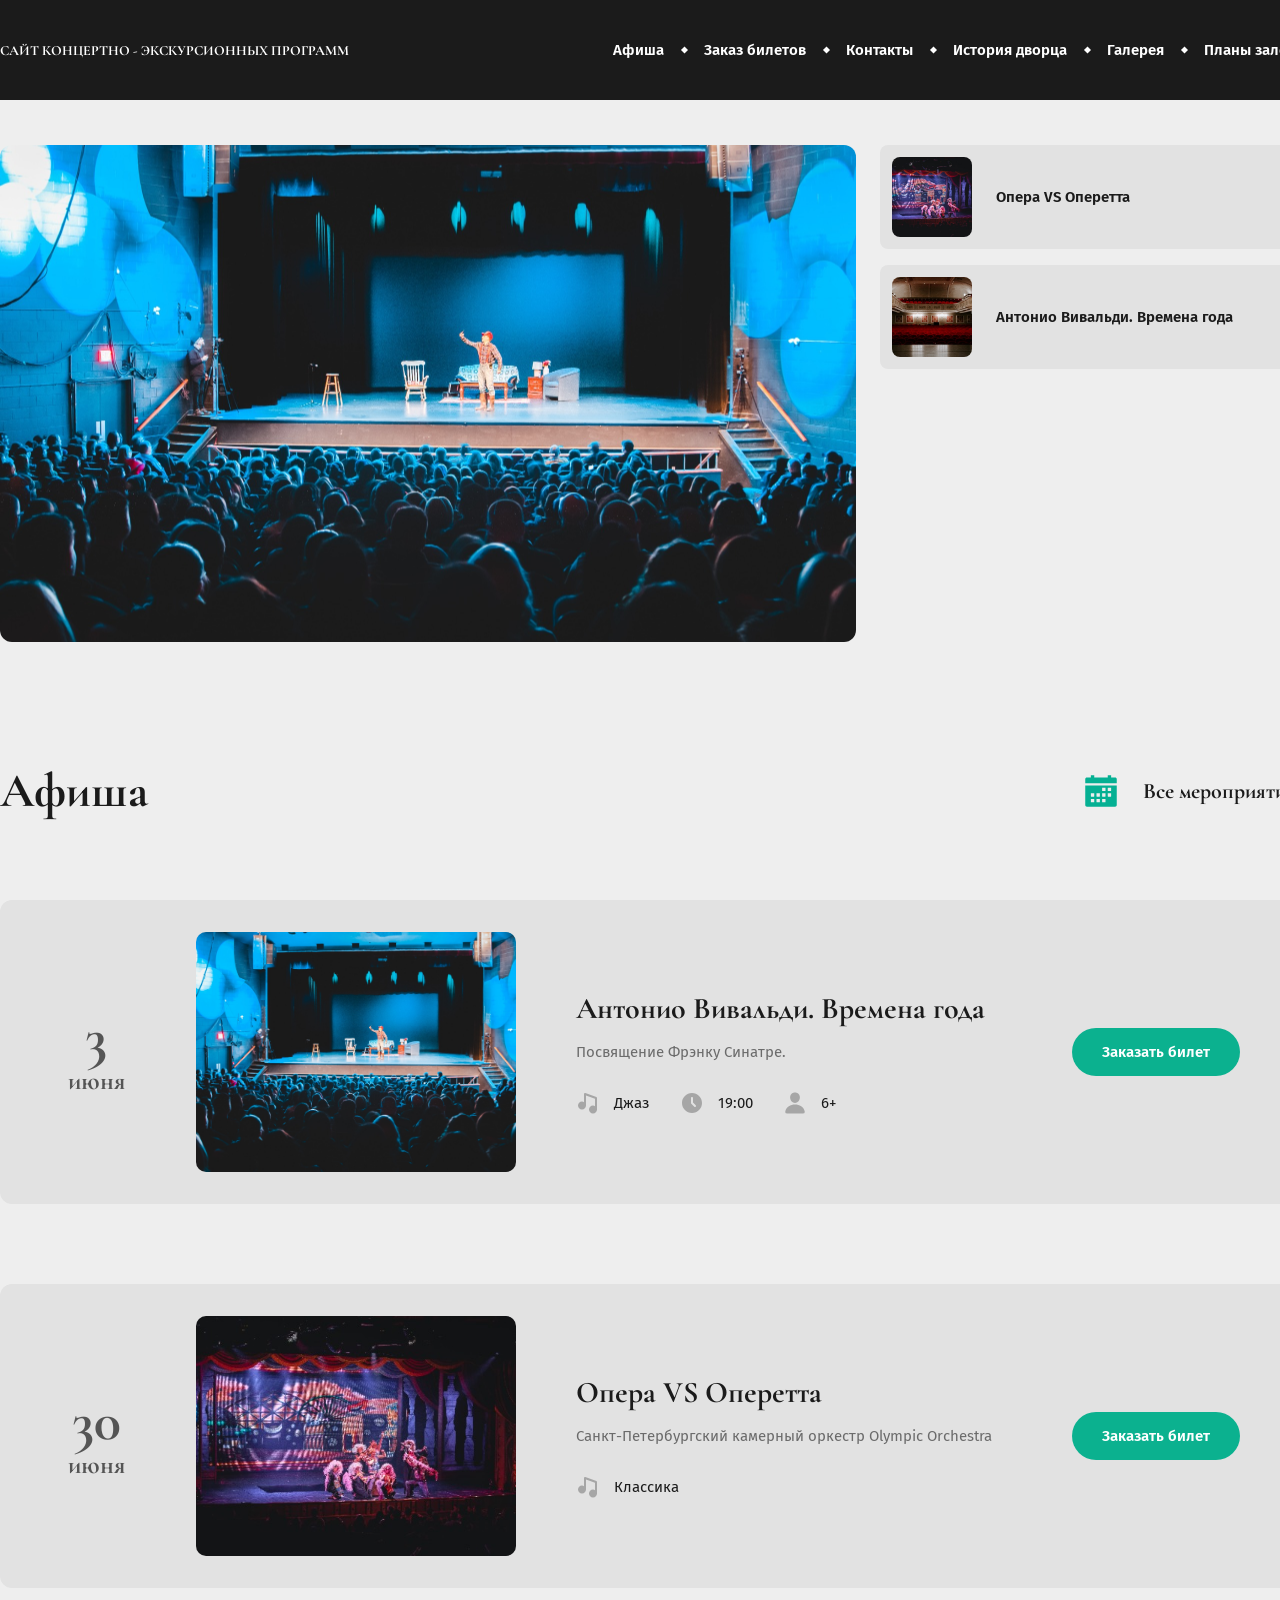
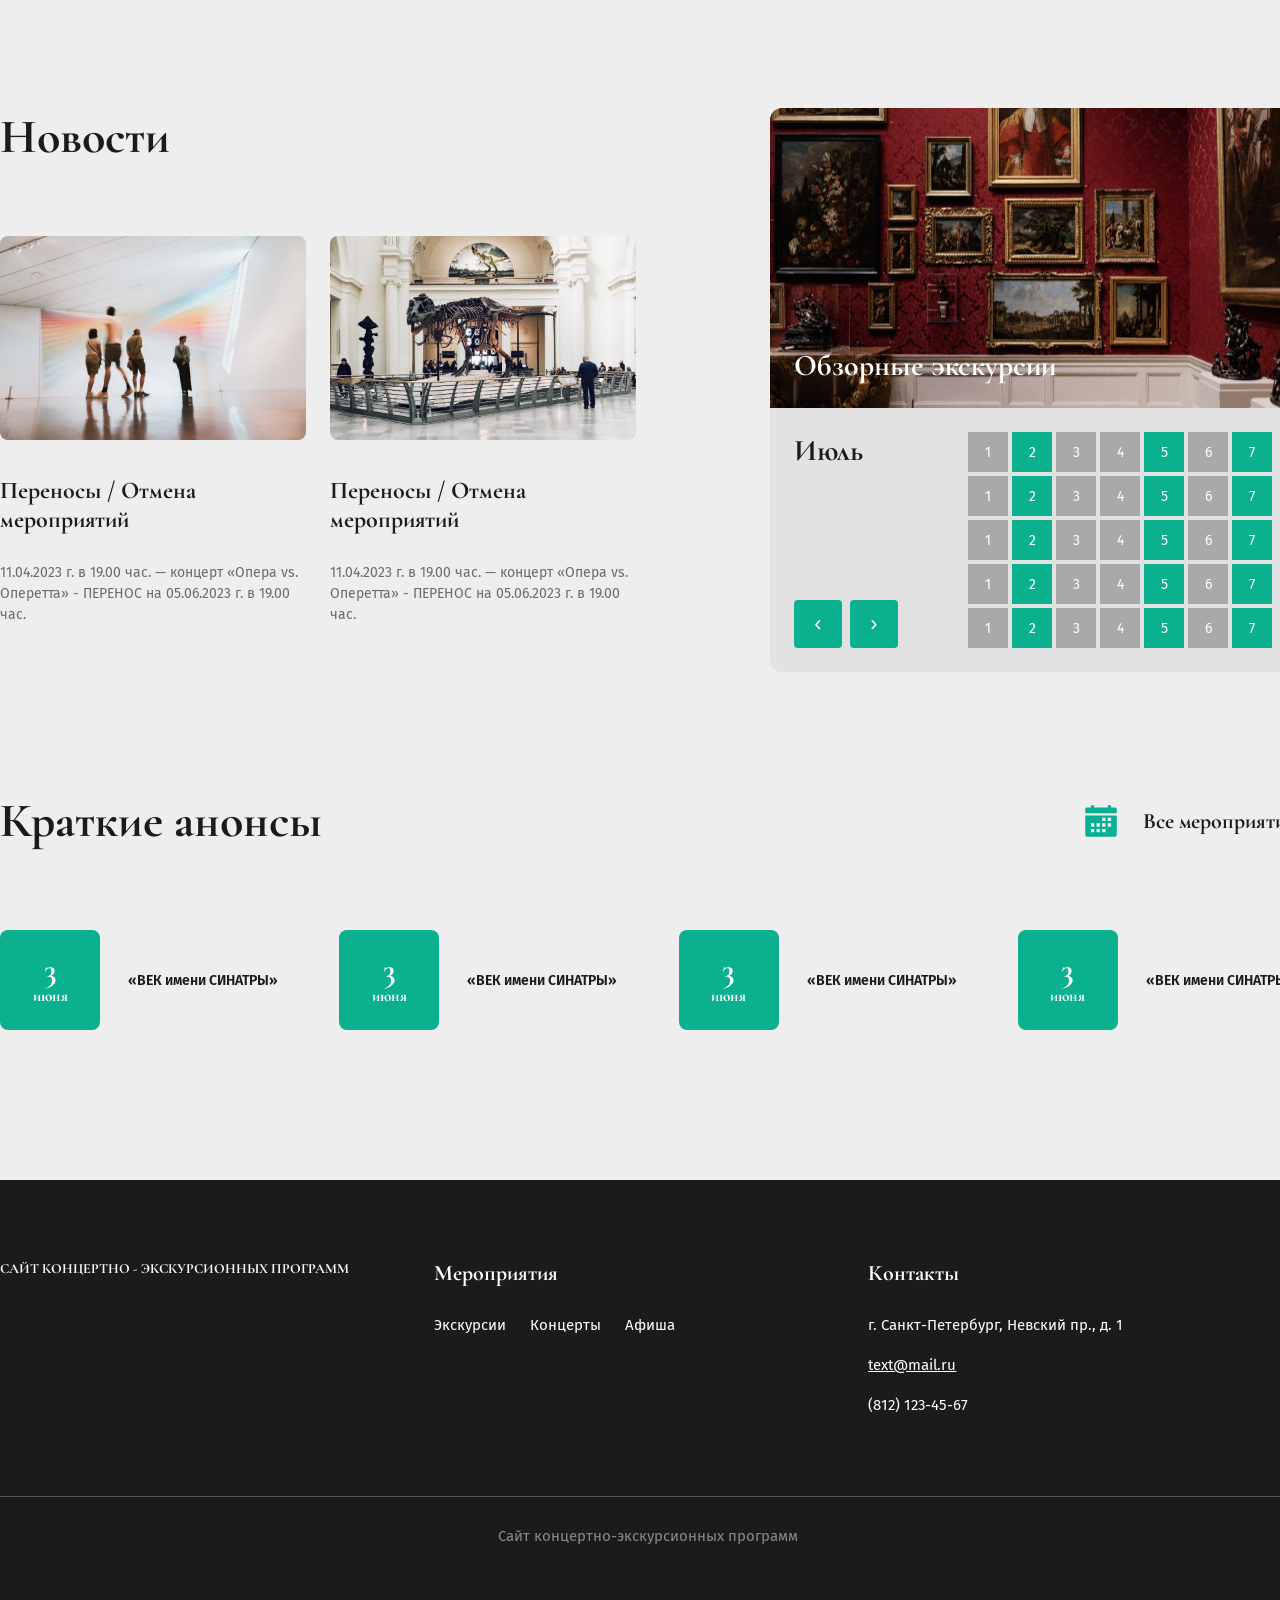
==== index.html @ 65ffb19d "Главная страница" ====
<!DOCTYPE html>
<html lang="ru">
<head>
  <meta charset="UTF-8">
  <meta name="viewport" content="width=device-width, initial-scale=1.0">
  <title>Сайт концертно-экскурсионных программ</title>

  <link href="https://fonts.googleapis.com/css2?family=Cormorant+Garamond:wght@600;700&family=Fira+Sans:wght@400;600&display=swap" rel="stylesheet">
  <link rel="stylesheet" href="style.css">
</head>
<body>

  <header class="header">
    <div class="container header__inner">
      <a href="#" class="logo">Сайт концертно - экскурсионных программ</a>

      <nav class="menu">
        <a href="#">Афиша</a>
        <a href="#">Заказ билетов</a>
        <a href="#">Контакты</a>
        <a href="#">История дворца</a>
        <a href="#">Галерея</a>
        <a href="#">Планы залов</a>
      </nav>
    </div>
  </header>


  <section class="container slider">
    <img class="slider__main" src="image/hero.jpg" alt="Концертный зал">

    <div class="slider__thumbs">
      <a href="#" class="thumb">
        <img src="image/event-2.jpg" alt="">
        <span>Опера VS Оперетта</span>
      </a>
      <a href="#" class="thumb">
        <img src="image/thumb-2.jpg" alt="">
        <span>Антонио Вивальди. Времена года</span>
      </a>
    </div>
  </section>


  <section class="container section">

    <div class="section__head">
      <h2 class="section__title">Афиша</h2>
      <a href="#" class="all-link">
        <img src="image/icon-calendar.svg" alt="">
        Все мероприятия
      </a>
    </div>

    <div class="poster">
      <div class="poster__date">
        <b>3</b>
        <span>июня</span>
      </div>

      <img class="poster__img" src="image/event-1.jpg" alt="">

      <div class="poster__info">
        <h3>Антонио Вивальди. Времена года</h3>
        <p>Посвящение Фрэнку Синатре.</p>

        <div class="poster__tags">
          <span><img src="image/icon-music.svg" alt=""> Джаз</span>
          <span><img src="image/icon-clock.svg" alt=""> 19:00</span>
          <span><img src="image/icon-user.svg" alt=""> 6+</span>
        </div>
      </div>

      <a href="#" class="button">Заказать билет</a>
    </div>

    <div class="poster">
      <div class="poster__date">
        <b>30</b>
        <span>июня</span>
      </div>

      <img class="poster__img" src="image/event-2.jpg" alt="">

      <div class="poster__info">
        <h3>Опера VS Оперетта</h3>
        <p>Санкт-Петербургский камерный оркестр Olympic Orchestra</p>

        <div class="poster__tags">
          <span><img src="image/icon-music.svg" alt=""> Классика</span>
        </div>
      </div>

      <a href="#" class="button">Заказать билет</a>
    </div>
  </section>


  <section class="container section news-row">

    <div class="news">
      <h2 class="section__title">Новости</h2>

      <div class="news__list">
        <div class="news__item">
          <img src="image/news-1.jpg" alt="">
          <h3>Переносы / Отмена мероприятий</h3>
          <p>11.04.2023 г. в 19.00 час. — концерт «Опера vs. Оперетта» - ПЕРЕНОС на 05.06.2023 г. в 19.00 час.</p>
        </div>

        <div class="news__item">
          <img src="image/news-2.jpg" alt="">
          <h3>Переносы / Отмена мероприятий</h3>
          <p>11.04.2023 г. в 19.00 час. — концерт «Опера vs. Оперетта» - ПЕРЕНОС на 05.06.2023 г. в 19.00 час.</p>
        </div>
      </div>
    </div>

    <div class="calendar">
      <div class="calendar__top">
        <h3>Обзорные экскурсии</h3>
      </div>

      <div class="calendar__body">
        <div class="calendar__left">
          <h4>Июль</h4>
          <div class="calendar__arrows">
            <button>&lsaquo;</button>
            <button>&rsaquo;</button>
          </div>
        </div>

        <div class="calendar__days">
          <span>1</span><span class="green">2</span><span>3</span><span>4</span><span class="green">5</span><span>6</span><span class="green">7</span>
          <span>1</span><span class="green">2</span><span>3</span><span>4</span><span class="green">5</span><span>6</span><span class="green">7</span>
          <span>1</span><span class="green">2</span><span>3</span><span>4</span><span class="green">5</span><span>6</span><span class="green">7</span>
          <span>1</span><span class="green">2</span><span>3</span><span>4</span><span class="green">5</span><span>6</span><span class="green">7</span>
          <span>1</span><span class="green">2</span><span>3</span><span>4</span><span class="green">5</span><span>6</span><span class="green">7</span>
        </div>
      </div>
    </div>
  </section>


  <section class="container section">
    <div class="section__head">
      <h2 class="section__title">Краткие анонсы</h2>
      <a href="#" class="all-link">
        <img src="image/icon-calendar.svg" alt="">
        Все мероприятия
      </a>
    </div>

    <div class="announcement">
      <a href="#" class="announcement__item">
        <div class="announcement__date"><b>3</b><span>июня</span></div>
        <p>«ВЕК имени СИНАТРЫ»</p>
      </a>
      <a href="#" class="announcement__item">
        <div class="announcement__date"><b>3</b><span>июня</span></div>
        <p>«ВЕК имени СИНАТРЫ»</p>
      </a>
      <a href="#" class="announcement__item">
        <div class="announcement__date"><b>3</b><span>июня</span></div>
        <p>«ВЕК имени СИНАТРЫ»</p>
      </a>
      <a href="#" class="announcement__item">
        <div class="announcement__date"><b>3</b><span>июня</span></div>
        <p>«ВЕК имени СИНАТРЫ»</p>
      </a>
    </div>
  </section>


  <footer class="footer">
    <div class="container">
      <div class="footer__columns">
        <a href="#" class="logo">Сайт концертно - экскурсионных программ</a>

        <div>
          <h4>Мероприятия</h4>
          <div class="footer__links">
            <a href="#">Экскурсии</a>
            <a href="#">Концерты</a>
            <a href="#">Афиша</a>
          </div>
        </div>

        <div>
          <h4>Контакты</h4>
          <p>г. Санкт-Петербург, Невский пр., д. 1</p>
          <p><a href="mailto:text@mail.ru" class="underline">text@mail.ru</a></p>
          <p>(812) 123-45-67</p>
        </div>
      </div>

      <p class="footer__copy">Сайт концертно-экскурсионных программ</p>
    </div>
  </footer>

</body>
</html>
---- style.css ----
* {
  margin: 0;
  padding: 0;
  box-sizing: border-box;
}

body {
  font-family: 'Fira Sans', sans-serif; 
  font-size: 16px;
  color: #1b1b1b;
  background: #eeeeee;                  
}


h1, h2, h3, h4 {
  font-family: 'Cormorant Garamond', serif;
  font-weight: 700;
}

a {
  color: inherit;
  text-decoration: none;
}

img {
  display: block;
  object-fit: cover;
}

.container {
  width: 1296px;
  margin: 0 auto;
}

.section {
  margin-top: 120px;
}

.header {
  background: #1b1b1b;
  color: #fff;
}

.header__inner {
  height: 100px;
  display: flex;
  justify-content: space-between;
  align-items: center;
}

.logo {
  font-family: 'Cormorant Garamond', serif;
  font-weight: 700;
  font-size: 14px;
  text-transform: uppercase; 
}

.menu {
  display: flex;
  gap: 40px; 
}

.menu a {
  font-weight: 600;
  font-size: 15px;
  position: relative; 
}

.menu a::after {
  content: "";
  position: absolute;
  right: -23px;
  top: 50%;
  width: 5px;
  height: 5px;
  background: #fff;
  transform: translateY(-50%) rotate(45deg);
}

/* У последнего пункта ромбик не нужен */
.menu a:last-child::after {
  display: none;
}

.slider {
  display: flex;
  gap: 24px;
  margin-top: 45px;
}

.slider__main {
  width: 856px;
  height: 497px;
  border-radius: 12px;
}

.slider__thumbs {
  width: 416px;
  display: flex;
  flex-direction: column;
  gap: 16px;
}

.thumb {
  display: flex;
  align-items: center;
  gap: 24px;
  padding: 12px;
  background: #e2e2e2;
  border-radius: 8px;
  font-weight: 600;
  font-size: 15px;
}

.thumb img {
  width: 80px;
  height: 80px;
  border-radius: 8px;
}

.section__head {
  display: flex;
  justify-content: space-between;
  align-items: center;
  margin-bottom: 80px;
}

.section__title {
  font-size: 48px;
}

.all-link {
  display: flex;
  align-items: center;
  gap: 24px;
  font-family: 'Cormorant Garamond', serif;
  font-weight: 700;
  font-size: 22px;
}

.all-link img {
  width: 36px;
  height: 36px;
}


.poster {
  display: flex;
  align-items: center;
  gap: 60px;
  padding: 32px 56px;
  background: #e2e2e2;
  border-radius: 12px;
  margin-bottom: 80px;
}

.poster:last-child {
  margin-bottom: 0;
}

.poster__date {
  width: 80px;
  display: flex;
  flex-direction: column;
  align-items: center;
  font-family: 'Cormorant Garamond', serif;
  color: #555;
}

.poster__date b {
  font-size: 56px;
  line-height: 1;
}

.poster__date span {
  font-size: 26px;
  font-weight: 700;
}

.poster__img {
  width: 320px;
  height: 240px;
  border-radius: 10px;
}

.poster__info {
  flex: 1;
}

.poster__info h3 {
  font-size: 30px;
  margin-bottom: 16px;
  max-width: 420px;
}

.poster__info p {
  font-size: 15px;
  color: #6b6b6b;
  margin-bottom: 30px;
  max-width: 420px;
}

.poster__tags {
  display: flex;
  gap: 30px;
  font-size: 15px;
}

.poster__tags span {
  display: flex;
  align-items: center;
  gap: 14px;
}

.poster__tags img {
  width: 24px;
  height: 24px;
}

.button {
  padding: 15px 30px;
  background: #0bb18f;
  color: #fff;
  font-weight: 600;
  font-size: 15px;
  border-radius: 30px; /* сильное скругление = "таблетка" */
}

/* При наведении кнопка чуть темнеет */
.button:hover {
  background: #099a7c;
}


.news-row {
  display: flex;
  justify-content: space-between;
  align-items: flex-start;
}

.news {
  width: 636px;
}

.news .section__title {
  margin-bottom: 70px;
}

.news__list {
  display: flex;
  gap: 24px;
}

.news__item {
  width: 306px;
}

.news__item img {
  width: 306px;
  height: 204px;
  border-radius: 8px;
  margin-bottom: 36px;
}

.news__item h3 {
  font-size: 24px;
  margin-bottom: 28px;
}

.news__item p {
  font-size: 14px;
  color: #6b6b6b;
  line-height: 1.5;
}


.calendar {
  width: 526px;
  background: #e2e2e2;
  border-radius: 12px;
  overflow: hidden; 
}

.calendar__top {
  height: 300px;
  padding: 24px;
  display: flex;
  align-items: flex-end; /* прижимаем текст к низу */
  background: #5a1a22 url("image/tours.jpg") center / cover;
  color: #fff;
}

.calendar__top h3 {
  font-size: 30px;
}

.calendar__body {
  display: flex;
  justify-content: space-between;
  padding: 24px;
}

.calendar__left {
  display: flex;
  flex-direction: column;
  justify-content: space-between;
}

.calendar__left h4 {
  font-size: 30px;
}

.calendar__arrows {
  display: flex;
  gap: 8px;
}

.calendar__arrows button {
  width: 48px;
  height: 48px;
  border: none;
  border-radius: 4px;
  background: #0bb18f;
  color: #fff;
  font-size: 22px;
  cursor: pointer;
}

/* Сетка дней: 7 колонок по 40px */
.calendar__days {
  display: grid;
  grid-template-columns: repeat(7, 40px);
  gap: 4px;
}

.calendar__days span {
  height: 40px;
  display: flex;
  justify-content: center;
  align-items: center;
  background: #a9a9a9;
  color: #fff;
  font-size: 14px;
}

.calendar__days .green {
  background: #0bb18f;
}


.announcement {
  display: flex;
  justify-content: space-between;
}

.announcement__item {
  display: flex;
  align-items: center;
  gap: 28px;
}

/* Зелёный квадрат с датой */
.announcement__date {
  width: 100px;
  height: 100px;
  display: flex;
  flex-direction: column;
  justify-content: center;
  align-items: center;
  background: #0bb18f;
  color: #fff;
  border-radius: 8px;
  font-family: 'Cormorant Garamond', serif;
  font-weight: 700;
}

.announcement__date b {
  font-size: 32px;
  line-height: 1;
}

.announcement__date span {
  font-size: 16px;
}

.announcement__item p {
  font-size: 14px;
  font-weight: 600;
}

.footer {
  margin-top: 150px;
  padding: 80px 0 40px;
  background: #1b1b1b;
  color: #fff;
}

.footer__columns {
  display: flex;
  justify-content: space-between;
}

.footer__columns > * {
  width: 33%;
}

.footer h4 {
  font-size: 22px;
  margin-bottom: 30px;
}

.footer p {
  font-size: 15px;
  margin-bottom: 22px;
}

.footer__links {
  display: flex;
  gap: 24px;
  font-size: 15px;
}

.underline {
  text-decoration: underline;
}

.footer__copy {
  margin-top: 60px;
  padding-top: 30px;
  border-top: 1px solid #555;
  text-align: center;
  color: #888;
}
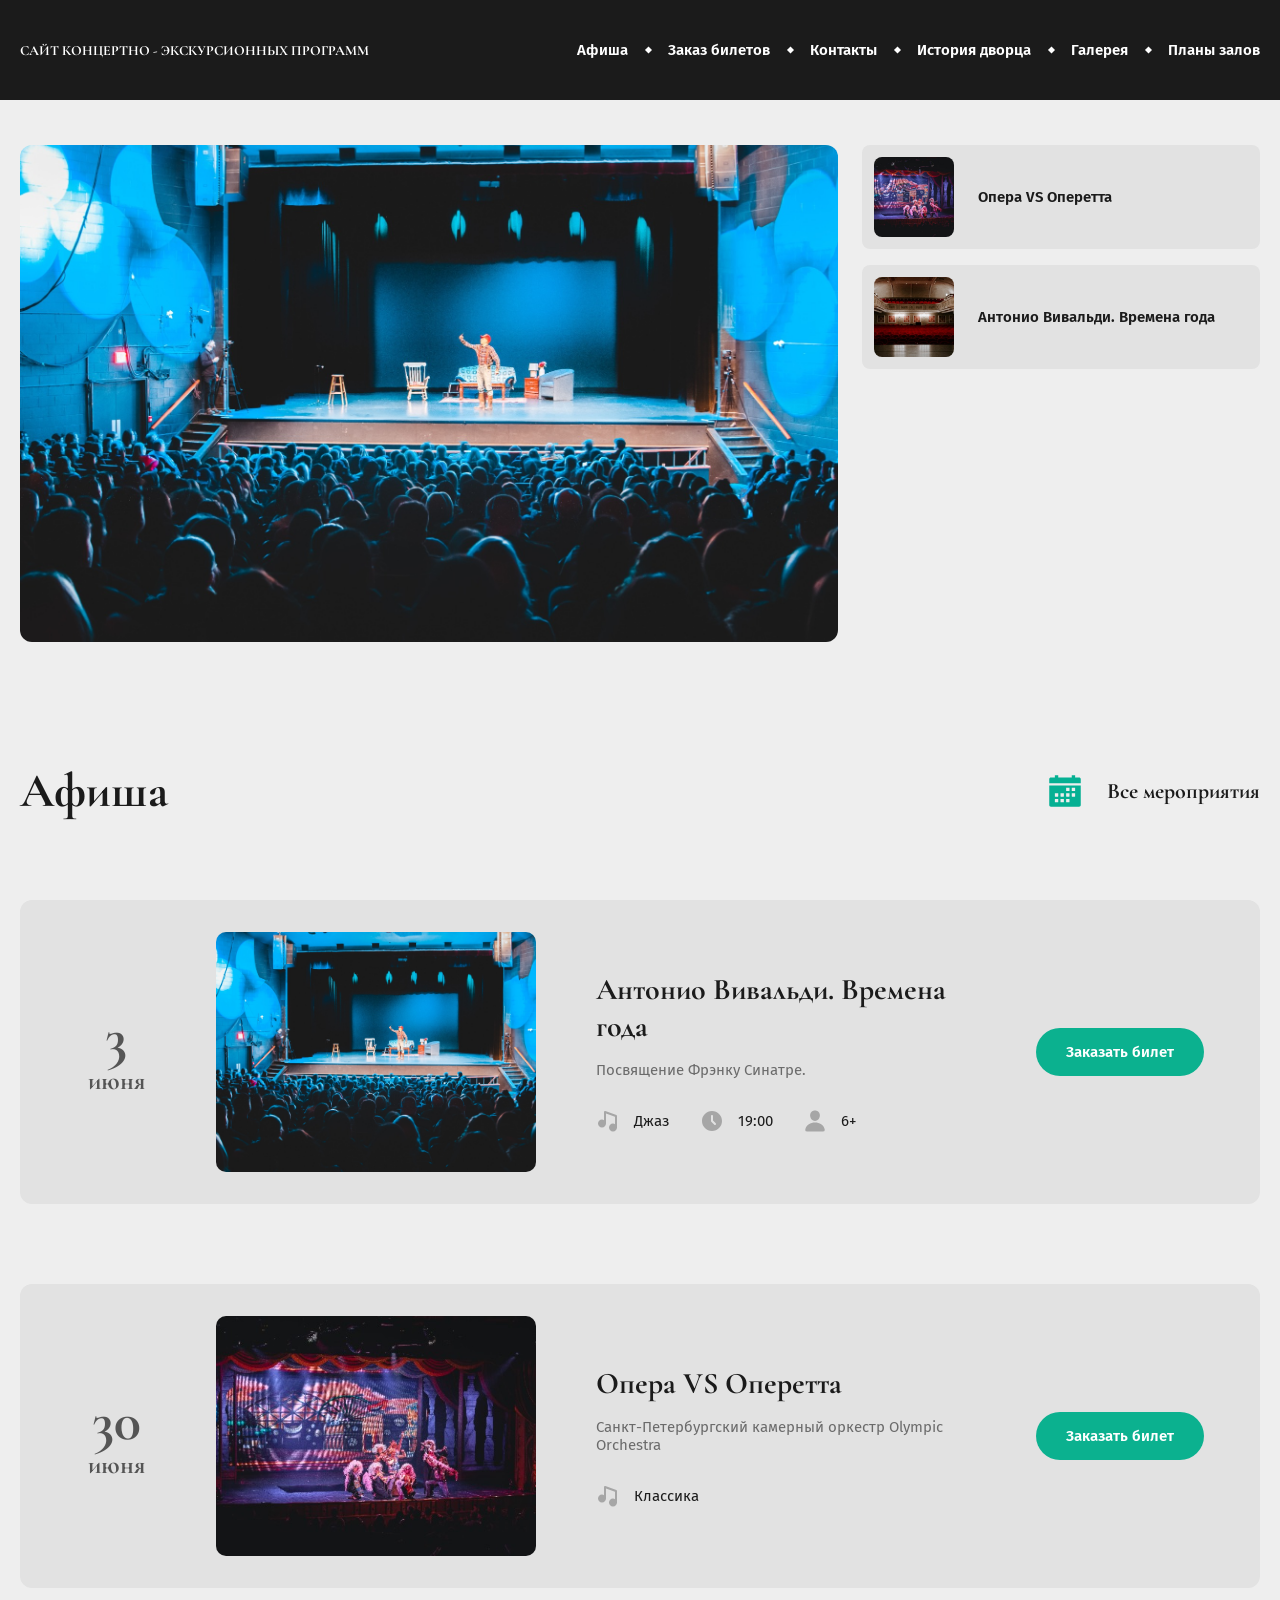
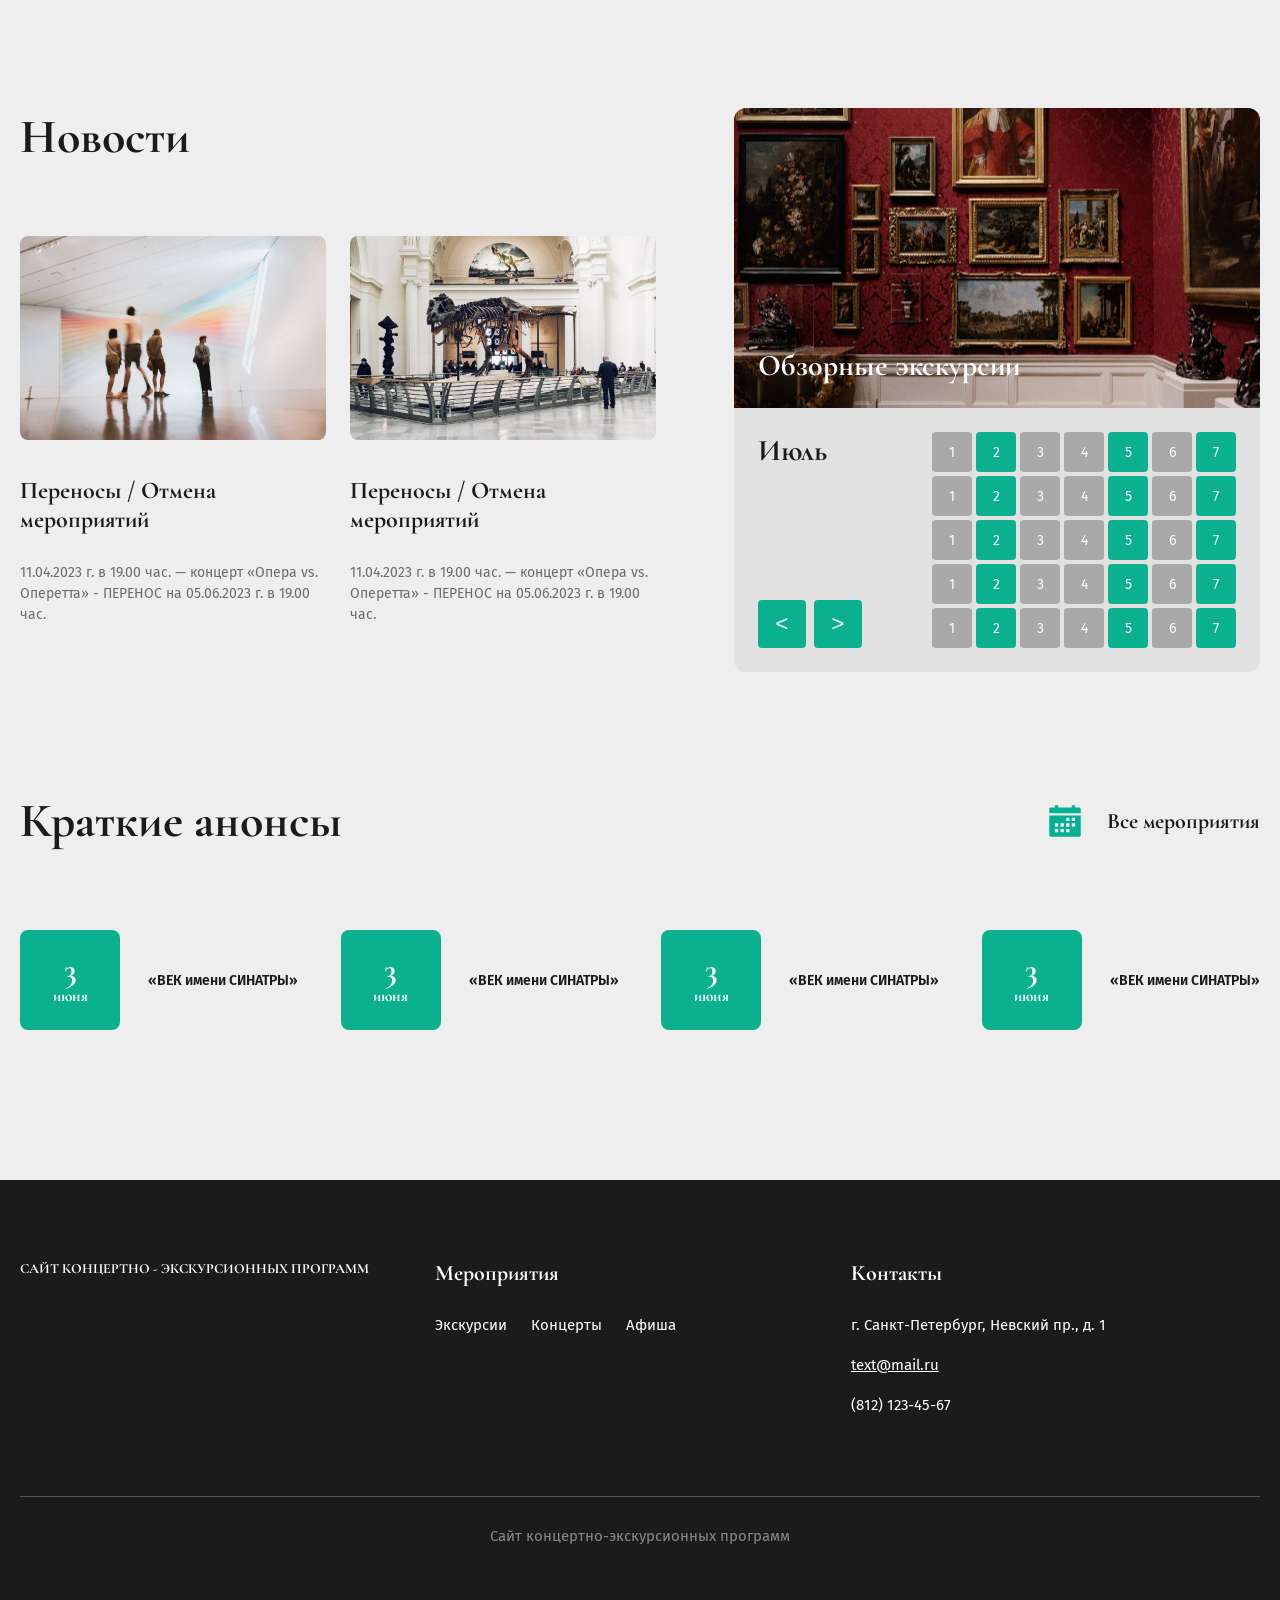
==== commit 622d3ace: "Исправление верстки, добавление CSS-переменных и очистка кода" ====
--- a/index.html
+++ b/index.html
@@ -125,8 +125,8 @@
         <div class="calendar__left">
           <h4>Июль</h4>
           <div class="calendar__arrows">
-            <button>&lsaquo;</button>
-            <button>&rsaquo;</button>
+            <button><</button>
+            <button>></button>
           </div>
         </div>
 
@@ -175,9 +175,9 @@
   <footer class="footer">
     <div class="container">
       <div class="footer__columns">
-        <a href="#" class="logo">Сайт концертно - экскурсионных программ</a>
-
-        <div>
+        <a href="#" class="logo footer__col">Сайт концертно - экскурсионных программ</a>
+
+        <div class="footer__col">
           <h4>Мероприятия</h4>
           <div class="footer__links">
             <a href="#">Экскурсии</a>
@@ -186,7 +186,7 @@
           </div>
         </div>
 
-        <div>
+        <div class="footer__col">
           <h4>Контакты</h4>
           <p>г. Санкт-Петербург, Невский пр., д. 1</p>
           <p><a href="mailto:text@mail.ru" class="underline">text@mail.ru</a></p>
--- a/style.css
+++ b/style.css
@@ -5,13 +5,18 @@
   box-sizing: border-box;
 }
 
+:root {
+  --accent:#0bb18f;
+  --dark: #1b1b1b;
+  --bg-gray: #e2e2e2;
+}
+
 body {
   font-family: 'Fira Sans', sans-serif; 
   font-size: 16px;
-  color: #1b1b1b;
+  color: var(--dark);
   background: #eeeeee;                  
 }
-
 
 h1, h2, h3, h4 {
   font-family: 'Cormorant Garamond', serif;
@@ -78,7 +83,6 @@
   transform: translateY(-50%) rotate(45deg);
 }
 
-/* У последнего пункта ромбик не нужен */
 .menu a:last-child::after {
   display: none;
 }
@@ -220,14 +224,13 @@
 
 .button {
   padding: 15px 30px;
-  background: #0bb18f;
+  background: var(--accent);
   color: #fff;
   font-weight: 600;
   font-size: 15px;
-  border-radius: 30px; /* сильное скругление = "таблетка" */
-}
-
-/* При наведении кнопка чуть темнеет */
+  border-radius: 30px; 
+}
+
 .button:hover {
   background: #099a7c;
 }
@@ -286,7 +289,7 @@
   height: 300px;
   padding: 24px;
   display: flex;
-  align-items: flex-end; /* прижимаем текст к низу */
+  align-items: flex-end; 
   background: #5a1a22 url("image/tours.jpg") center / cover;
   color: #fff;
 }
@@ -321,13 +324,12 @@
   height: 48px;
   border: none;
   border-radius: 4px;
-  background: #0bb18f;
+  background: var(--accent);
   color: #fff;
   font-size: 22px;
   cursor: pointer;
 }
 
-/* Сетка дней: 7 колонок по 40px */
 .calendar__days {
   display: grid;
   grid-template-columns: repeat(7, 40px);
@@ -338,6 +340,7 @@
   height: 40px;
   display: flex;
   justify-content: center;
+  border-radius: 4px;
   align-items: center;
   background: #a9a9a9;
   color: #fff;
@@ -360,7 +363,6 @@
   gap: 28px;
 }
 
-/* Зелёный квадрат с датой */
 .announcement__date {
   width: 100px;
   height: 100px;
@@ -401,10 +403,6 @@
   justify-content: space-between;
 }
 
-.footer__columns > * {
-  width: 33%;
-}
-
 .footer h4 {
   font-size: 22px;
   margin-bottom: 30px;
@@ -419,6 +417,10 @@
   display: flex;
   gap: 24px;
   font-size: 15px;
+}
+
+.footer__col {
+  width: 33%;
 }
 
 .underline {
@@ -432,3 +434,10 @@
   text-align: center;
   color: #888;
 }
+
+@media (max-width: 1320px) {
+  .container {
+    width: 100%;
+    padding: 0 20px;
+  }
+}
